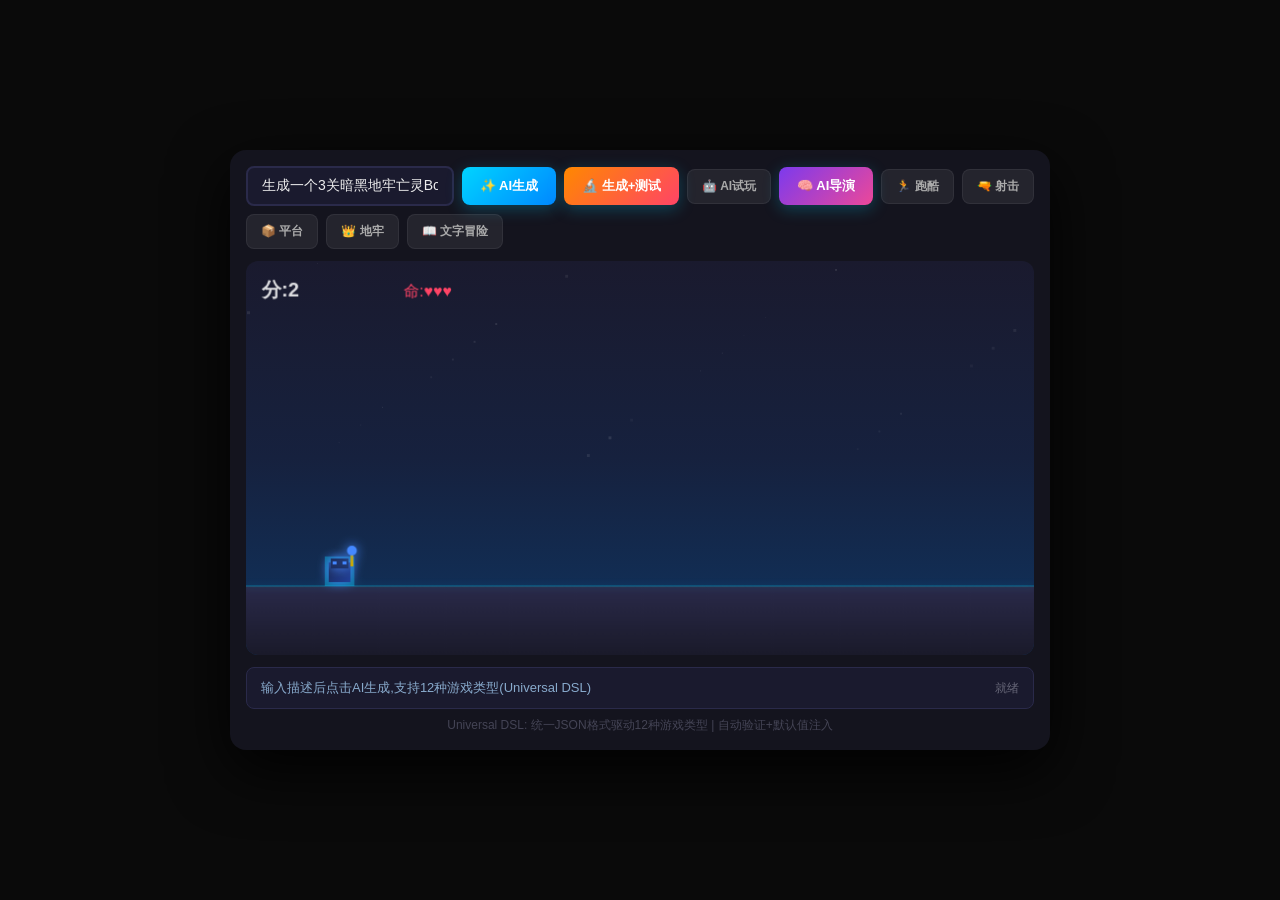
==== index.html @ 638cff9b "v9.2: AI Game Director + 目录重构" ====
<!DOCTYPE html><html lang="zh"><head><meta charset="UTF-8"><meta name="viewport" content="width=device-width,initial-scale=1.0"><meta http-equiv="Cache-Control" content="no-cache, no-store, must-revalidate"><meta http-equiv="Pragma" content="no-cache"><meta http-equiv="Expires" content="0"><title>AI游戏引擎 v9.1 — Universal DSL</title><link rel="stylesheet" href="styles.css"></head><body><div id="container"><div id="chargeBar"><div id="chargeFill"></div></div><div id="ui"><input id="prompt" placeholder="描述你想玩的游戏..." value="生成一个3关暗黑地牢亡灵Boss"/><button class="btn btn-primary" onclick="generateGame()">✨ AI生成</button><button class="btn btn-primary" style="background:linear-gradient(135deg,#ff8800,#ff4466)" onclick="generateAndTest()">🔬 生成+测试</button><button class="btn btn-preset" onclick="runAITest()">🤖 AI试玩</button>
<button class="btn btn-primary" style="background:linear-gradient(135deg,#7c3aed,#ec4899)" onclick="generateWithDirector()">🧠 AI导演</button>
<button class="btn btn-preset" onclick="loadPreset('runner')">🏃 跑酷</button><button class="btn btn-preset" onclick="loadPreset('shooter')">🔫 射击</button><button class="btn btn-preset" onclick="loadPreset('platform')">📦 平台</button><button class="btn btn-preset" onclick="loadPreset('dungeon')">👑 地牢</button><button class="btn btn-preset" onclick="loadPreset('story')">📖 文字冒险</button></div><canvas id="game" width="800" height="400"></canvas><div id="statusBar"><span id="statusMsg">输入描述后点击AI生成,支持12种游戏类型(Universal DSL)</span><span id="statusStats">v9.1 通用DSL</span></div><div id="hint">Universal DSL: 统一JSON格式驱动12种游戏类型 | 自动验证+默认值注入</div></div><script src="core/dsl/Config.js"></script><script src="core/engine/GameStandard.js"></script><script src="core/engine/GameState.js"></script><script src="core/runtime/helpers.js"></script><script src="core/runtime/Collision.js"></script><script src="core/runtime/Enemy.js"></script><script src="core/runtime/Powerup.js"></script><script src="core/runtime/Particle.js"></script><script src="core/runtime/Player.js"></script><script src="core/runtime/Physics.js"></script><script src="core/runtime/Spawner.js"></script><script src="core/runtime/Input.js"></script><script src="core/runtime/Renderer.js"></script><script src="core/dsl/Rules.js"></script><script src="core/dsl/PhaseManager.js"></script><script src="core/dsl/SkillEngine.js"></script><script src="core/dsl/LevelManager.js"></script><script src="core/dsl/MapSystem.js"></script><script src="core/dsl/AssetSystem.js"></script><script src="core/dsl/BossSystem.js"></script><script src="core/dsl/SkillSystem.js?v=4"></script><script src="core/dsl/DSLBinder.js?v=6"></script><script src="core/dsl/PluginSelector.js"></script><script src="ai/tester/PlayTestSystem.js"></script><script src="ai/tester/BugDetector.js"></script><script src="plugins/runner/RunnerPlugin.js"></script><script src="plugins/shooter/ShooterPlugin.js"></script><script src="plugins/rpg/PlatformPlugin.js"></script><script src="plugins/rpg/DungeonPlugin.js?v=2"></script><script src="ai/generator/AIGenerator.js"></script><script src="ai/director/GameDirector.js"></script><script src="core/engine/Engine.js"></script><script src="plugins/story/StoryPlugin.js?v=14"></script><script src="main.js"></script></body></html>
---- styles.css ----
*{margin:0;padding:0;box-sizing:border-box}body{background:#0a0a0a;color:#eee;font-family:sans-serif;min-height:100vh;display:flex;justify-content:center;align-items:center}#container{position:relative;width:820px;background:#14141e;border-radius:16px;padding:16px;box-shadow:0 20px 60px rgba(0,0,0,.9)}canvas{display:block;width:100%;aspect-ratio:800/400;border-radius:12px;background:linear-gradient(180deg,#1a1a2e 0,#16213e 50%,#0f3460 100%);cursor:pointer;touch-action:none}#ui{display:flex;gap:8px;align-items:center;flex-wrap:wrap;margin-bottom:12px}#prompt{flex:1;min-width:160px;padding:10px 14px;border-radius:8px;border:2px solid #2a2a4a;background:#1a1a2e;color:#eee;font-size:14px;transition:border .3s}#prompt:focus{outline:0;border-color:#00d4ff}#prompt::placeholder{color:#666}.btn{padding:10px 18px;border:none;border-radius:8px;font-weight:600;font-size:13px;cursor:pointer;transition:all .25s}.btn-primary{background:linear-gradient(135deg,#00d4ff,#0088ff);color:#fff;box-shadow:0 4px 16px rgba(0,212,255,.25)}.btn-primary:hover{transform:translateY(-2px)}.btn-preset{background:rgba(255,255,255,.07);color:#aaa;padding:8px 14px;font-size:12px;border:1px solid rgba(255,255,255,.06)}.btn-preset:hover{background:rgba(255,255,255,.15);color:#fff}#statusBar{display:flex;justify-content:space-between;align-items:center;margin-top:12px;padding:8px 14px;border-radius:8px;background:#1a1a2e;border:1px solid #2a2a4a;font-size:13px;min-height:42px}#statusMsg{color:#88aacc}#statusMsg.error{color:#ff4466}#statusMsg.success{color:#44ff88}#statusStats{color:#667;font-size:12px;font-family:monospace}#hint{margin-top:8px;color:#445;font-size:12px;text-align:center}#chargeBar{position:absolute;bottom:130px;left:50%;transform:translateX(-50%);width:200px;height:8px;background:rgba(255,255,255,.1);border-radius:4px;z-index:10;display:none;overflow:hidden;border:1px solid rgba(255,255,255,.15)}#chargeFill{height:100%;width:0%;background:linear-gradient(90deg,#00ff88,#ffdd00,#ff4444);border-radius:4px;transition:width .05s}@media(max-width:850px){#container{width:100%;padding:10px;border-radius:0}#ui{flex-direction:column;align-items:stretch}.btn-preset{flex:1;text-align:center}#statusBar{flex-direction:column;gap:4px;align-items:flex-start}}
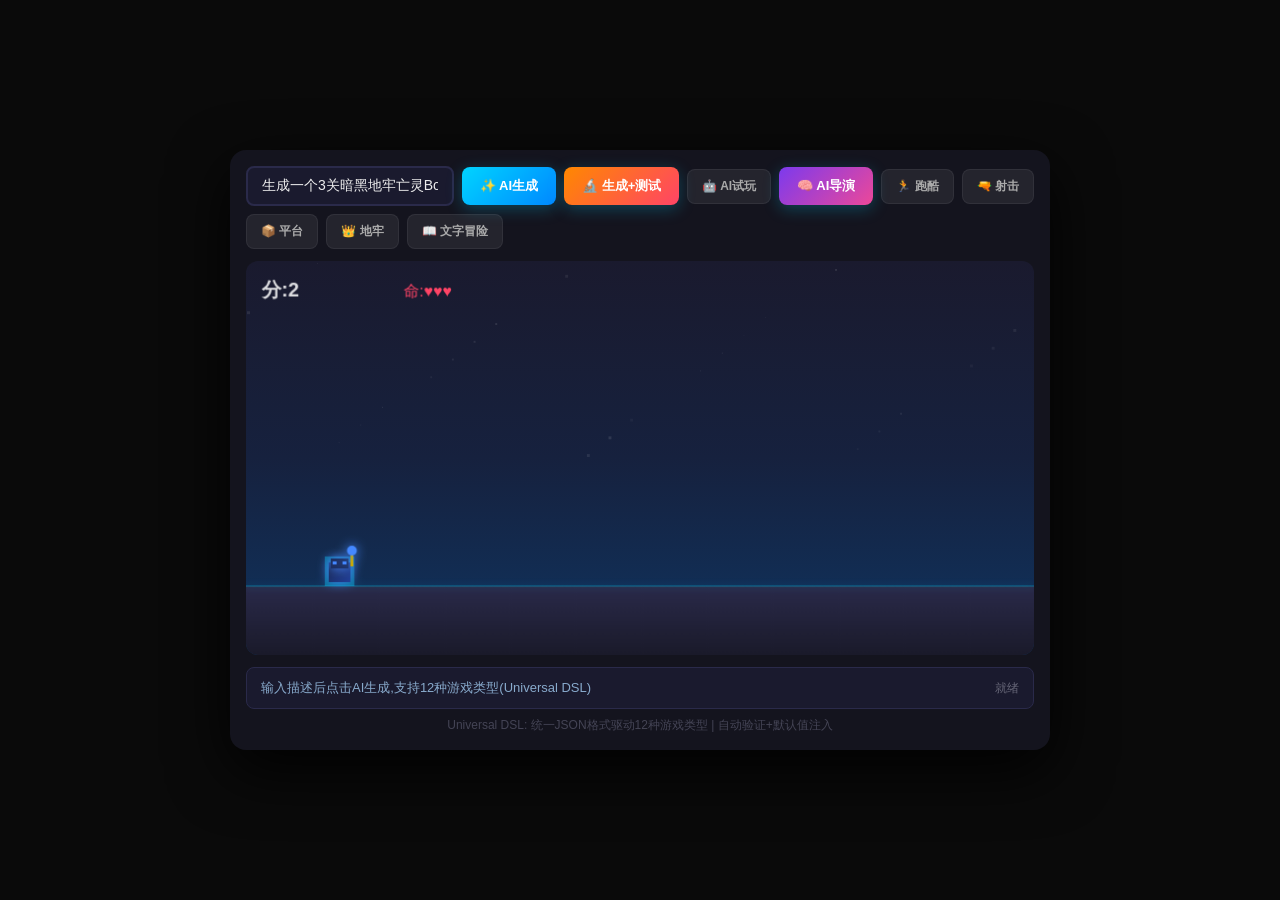
==== commit 78a7ac3b: "v9.3: AI自主发现问题系统 — 试玩Agent + 观察器 + 异常检测 + Bug分析 + 自动修复 + 强化学习" ====
--- a/index.html
+++ b/index.html
@@ -1,3 +1,3 @@
 <!DOCTYPE html><html lang="zh"><head><meta charset="UTF-8"><meta name="viewport" content="width=device-width,initial-scale=1.0"><meta http-equiv="Cache-Control" content="no-cache, no-store, must-revalidate"><meta http-equiv="Pragma" content="no-cache"><meta http-equiv="Expires" content="0"><title>AI游戏引擎 v9.1 — Universal DSL</title><link rel="stylesheet" href="styles.css"></head><body><div id="container"><div id="chargeBar"><div id="chargeFill"></div></div><div id="ui"><input id="prompt" placeholder="描述你想玩的游戏..." value="生成一个3关暗黑地牢亡灵Boss"/><button class="btn btn-primary" onclick="generateGame()">✨ AI生成</button><button class="btn btn-primary" style="background:linear-gradient(135deg,#ff8800,#ff4466)" onclick="generateAndTest()">🔬 生成+测试</button><button class="btn btn-preset" onclick="runAITest()">🤖 AI试玩</button>
 <button class="btn btn-primary" style="background:linear-gradient(135deg,#7c3aed,#ec4899)" onclick="generateWithDirector()">🧠 AI导演</button>
-<button class="btn btn-preset" onclick="loadPreset('runner')">🏃 跑酷</button><button class="btn btn-preset" onclick="loadPreset('shooter')">🔫 射击</button><button class="btn btn-preset" onclick="loadPreset('platform')">📦 平台</button><button class="btn btn-preset" onclick="loadPreset('dungeon')">👑 地牢</button><button class="btn btn-preset" onclick="loadPreset('story')">📖 文字冒险</button></div><canvas id="game" width="800" height="400"></canvas><div id="statusBar"><span id="statusMsg">输入描述后点击AI生成,支持12种游戏类型(Universal DSL)</span><span id="statusStats">v9.1 通用DSL</span></div><div id="hint">Universal DSL: 统一JSON格式驱动12种游戏类型 | 自动验证+默认值注入</div></div><script src="core/dsl/Config.js"></script><script src="core/engine/GameStandard.js"></script><script src="core/engine/GameState.js"></script><script src="core/runtime/helpers.js"></script><script src="core/runtime/Collision.js"></script><script src="core/runtime/Enemy.js"></script><script src="core/runtime/Powerup.js"></script><script src="core/runtime/Particle.js"></script><script src="core/runtime/Player.js"></script><script src="core/runtime/Physics.js"></script><script src="core/runtime/Spawner.js"></script><script src="core/runtime/Input.js"></script><script src="core/runtime/Renderer.js"></script><script src="core/dsl/Rules.js"></script><script src="core/dsl/PhaseManager.js"></script><script src="core/dsl/SkillEngine.js"></script><script src="core/dsl/LevelManager.js"></script><script src="core/dsl/MapSystem.js"></script><script src="core/dsl/AssetSystem.js"></script><script src="core/dsl/BossSystem.js"></script><script src="core/dsl/SkillSystem.js?v=4"></script><script src="core/dsl/DSLBinder.js?v=6"></script><script src="core/dsl/PluginSelector.js"></script><script src="ai/tester/PlayTestSystem.js"></script><script src="ai/tester/BugDetector.js"></script><script src="plugins/runner/RunnerPlugin.js"></script><script src="plugins/shooter/ShooterPlugin.js"></script><script src="plugins/rpg/PlatformPlugin.js"></script><script src="plugins/rpg/DungeonPlugin.js?v=2"></script><script src="ai/generator/AIGenerator.js"></script><script src="ai/director/GameDirector.js"></script><script src="core/engine/Engine.js"></script><script src="plugins/story/StoryPlugin.js?v=14"></script><script src="main.js"></script></body></html>
+<button class="btn btn-preset" onclick="loadPreset('runner')">🏃 跑酷</button><button class="btn btn-preset" onclick="loadPreset('shooter')">🔫 射击</button><button class="btn btn-preset" onclick="loadPreset('platform')">📦 平台</button><button class="btn btn-preset" onclick="loadPreset('dungeon')">👑 地牢</button><button class="btn btn-preset" onclick="loadPreset('story')">📖 文字冒险</button></div><canvas id="game" width="800" height="400"></canvas><div id="statusBar"><span id="statusMsg">输入描述后点击AI生成,支持12种游戏类型(Universal DSL)</span><span id="statusStats">v9.1 通用DSL</span></div><div id="hint">Universal DSL: 统一JSON格式驱动12种游戏类型 | 自动验证+默认值注入</div></div><script src="core/dsl/Config.js"></script><script src="core/engine/GameStandard.js"></script><script src="core/engine/GameState.js"></script><script src="core/runtime/helpers.js"></script><script src="core/runtime/Collision.js"></script><script src="core/runtime/Enemy.js"></script><script src="core/runtime/Powerup.js"></script><script src="core/runtime/Particle.js"></script><script src="core/runtime/Player.js"></script><script src="core/runtime/Physics.js"></script><script src="core/runtime/Spawner.js"></script><script src="core/runtime/Input.js"></script><script src="core/runtime/Renderer.js"></script><script src="core/dsl/Rules.js"></script><script src="core/dsl/PhaseManager.js"></script><script src="core/dsl/SkillEngine.js"></script><script src="core/dsl/LevelManager.js"></script><script src="core/dsl/MapSystem.js"></script><script src="core/dsl/AssetSystem.js"></script><script src="core/dsl/BossSystem.js"></script><script src="core/dsl/SkillSystem.js?v=4"></script><script src="core/dsl/DSLBinder.js?v=6"></script><script src="core/dsl/PluginSelector.js"></script><script src="ai/tester/PlayTestSystem.js"></script><script src="ai/tester/BugDetector.js"></script><script src="ai/tester/agent.js"></script><script src="ai/tester/observer.js"></script><script src="ai/tester/anomaly.js"></script><script src="ai/tester/debugger.js"></script><script src="ai/tester/fixer.js"></script><script src="ai/tester/trainer.js"></script><script src="plugins/runner/RunnerPlugin.js"></script><script src="plugins/shooter/ShooterPlugin.js"></script><script src="plugins/rpg/PlatformPlugin.js"></script><script src="plugins/rpg/DungeonPlugin.js?v=2"></script><script src="ai/generator/AIGenerator.js"></script><script src="ai/director/GameDirector.js"></script><script src="core/engine/Engine.js"></script><script src="plugins/story/StoryPlugin.js?v=14"></script><script src="main.js"></script></body></html>
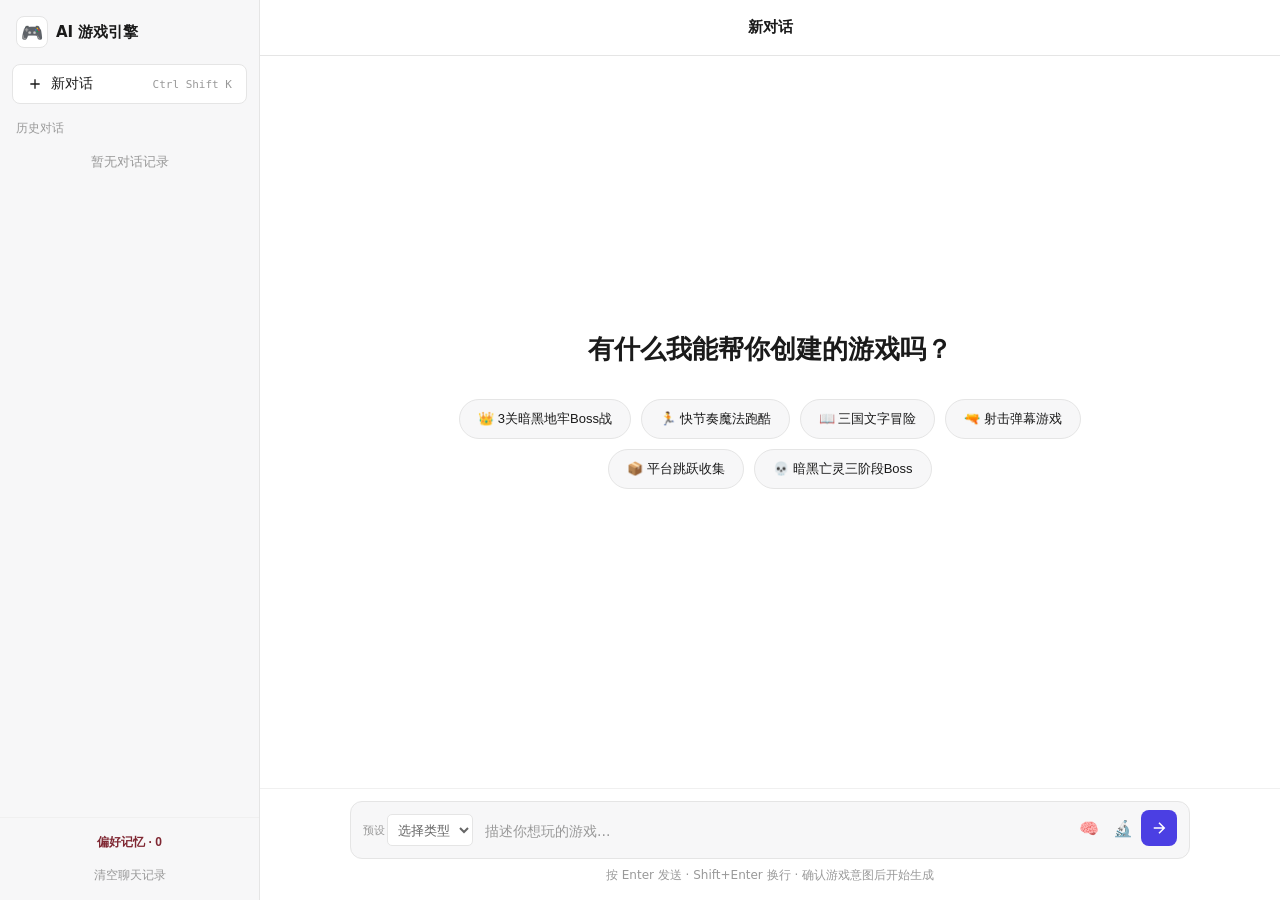
==== commit 94a58a76: "Initial project import" ====
--- a/index.html
+++ b/index.html
@@ -1,3 +1,4 @@
 <!DOCTYPE html><html lang="zh"><head><meta charset="UTF-8"><meta name="viewport" content="width=device-width,initial-scale=1.0"><meta http-equiv="Cache-Control" content="no-cache, no-store, must-revalidate"><meta http-equiv="Pragma" content="no-cache"><meta http-equiv="Expires" content="0"><title>AI游戏引擎 v9.1 — Universal DSL</title><link rel="stylesheet" href="styles.css"></head><body><div id="container"><div id="chargeBar"><div id="chargeFill"></div></div><div id="ui"><input id="prompt" placeholder="描述你想玩的游戏..." value="生成一个3关暗黑地牢亡灵Boss"/><button class="btn btn-primary" onclick="generateGame()">✨ AI生成</button><button class="btn btn-primary" style="background:linear-gradient(135deg,#ff8800,#ff4466)" onclick="generateAndTest()">🔬 生成+测试</button><button class="btn btn-preset" onclick="runAITest()">🤖 AI试玩</button>
+<script>window.location.replace('AI-ENGINE启动.html');</script>
 <button class="btn btn-primary" style="background:linear-gradient(135deg,#7c3aed,#ec4899)" onclick="generateWithDirector()">🧠 AI导演</button>
 <button class="btn btn-preset" onclick="loadPreset('runner')">🏃 跑酷</button><button class="btn btn-preset" onclick="loadPreset('shooter')">🔫 射击</button><button class="btn btn-preset" onclick="loadPreset('platform')">📦 平台</button><button class="btn btn-preset" onclick="loadPreset('dungeon')">👑 地牢</button><button class="btn btn-preset" onclick="loadPreset('story')">📖 文字冒险</button></div><canvas id="game" width="800" height="400"></canvas><div id="statusBar"><span id="statusMsg">输入描述后点击AI生成,支持12种游戏类型(Universal DSL)</span><span id="statusStats">v9.1 通用DSL</span></div><div id="hint">Universal DSL: 统一JSON格式驱动12种游戏类型 | 自动验证+默认值注入</div></div><script src="core/dsl/Config.js"></script><script src="core/engine/GameStandard.js"></script><script src="core/engine/GameState.js"></script><script src="core/runtime/helpers.js"></script><script src="core/runtime/Collision.js"></script><script src="core/runtime/Enemy.js"></script><script src="core/runtime/Powerup.js"></script><script src="core/runtime/Particle.js"></script><script src="core/runtime/Player.js"></script><script src="core/runtime/Physics.js"></script><script src="core/runtime/Spawner.js"></script><script src="core/runtime/Input.js"></script><script src="core/runtime/Renderer.js"></script><script src="core/dsl/Rules.js"></script><script src="core/dsl/PhaseManager.js"></script><script src="core/dsl/SkillEngine.js"></script><script src="core/dsl/LevelManager.js"></script><script src="core/dsl/MapSystem.js"></script><script src="core/dsl/AssetSystem.js"></script><script src="core/dsl/BossSystem.js"></script><script src="core/dsl/SkillSystem.js?v=4"></script><script src="core/dsl/DSLBinder.js?v=6"></script><script src="core/dsl/PluginSelector.js"></script><script src="ai/tester/PlayTestSystem.js"></script><script src="ai/tester/BugDetector.js"></script><script src="ai/tester/agent.js"></script><script src="ai/tester/observer.js"></script><script src="ai/tester/anomaly.js"></script><script src="ai/tester/debugger.js"></script><script src="ai/tester/fixer.js"></script><script src="ai/tester/trainer.js"></script><script src="plugins/runner/RunnerPlugin.js"></script><script src="plugins/shooter/ShooterPlugin.js"></script><script src="plugins/rpg/PlatformPlugin.js"></script><script src="plugins/rpg/DungeonPlugin.js?v=2"></script><script src="ai/generator/AIGenerator.js"></script><script src="ai/director/GameDirector.js"></script><script src="core/engine/Engine.js"></script><script src="plugins/story/StoryPlugin.js?v=14"></script><script src="main.js"></script></body></html>
--- a/styles.css
+++ b/styles.css
@@ -1 +1,504 @@
-*{margin:0;padding:0;box-sizing:border-box}body{background:#0a0a0a;color:#eee;font-family:sans-serif;min-height:100vh;display:flex;justify-content:center;align-items:center}#container{position:relative;width:820px;background:#14141e;border-radius:16px;padding:16px;box-shadow:0 20px 60px rgba(0,0,0,.9)}canvas{display:block;width:100%;aspect-ratio:800/400;border-radius:12px;background:linear-gradient(180deg,#1a1a2e 0,#16213e 50%,#0f3460 100%);cursor:pointer;touch-action:none}#ui{display:flex;gap:8px;align-items:center;flex-wrap:wrap;margin-bottom:12px}#prompt{flex:1;min-width:160px;padding:10px 14px;border-radius:8px;border:2px solid #2a2a4a;background:#1a1a2e;color:#eee;font-size:14px;transition:border .3s}#prompt:focus{outline:0;border-color:#00d4ff}#prompt::placeholder{color:#666}.btn{padding:10px 18px;border:none;border-radius:8px;font-weight:600;font-size:13px;cursor:pointer;transition:all .25s}.btn-primary{background:linear-gradient(135deg,#00d4ff,#0088ff);color:#fff;box-shadow:0 4px 16px rgba(0,212,255,.25)}.btn-primary:hover{transform:translateY(-2px)}.btn-preset{background:rgba(255,255,255,.07);color:#aaa;padding:8px 14px;font-size:12px;border:1px solid rgba(255,255,255,.06)}.btn-preset:hover{background:rgba(255,255,255,.15);color:#fff}#statusBar{display:flex;justify-content:space-between;align-items:center;margin-top:12px;padding:8px 14px;border-radius:8px;background:#1a1a2e;border:1px solid #2a2a4a;font-size:13px;min-height:42px}#statusMsg{color:#88aacc}#statusMsg.error{color:#ff4466}#statusMsg.success{color:#44ff88}#statusStats{color:#667;font-size:12px;font-family:monospace}#hint{margin-top:8px;color:#445;font-size:12px;text-align:center}#chargeBar{position:absolute;bottom:130px;left:50%;transform:translateX(-50%);width:200px;height:8px;background:rgba(255,255,255,.1);border-radius:4px;z-index:10;display:none;overflow:hidden;border:1px solid rgba(255,255,255,.15)}#chargeFill{height:100%;width:0%;background:linear-gradient(90deg,#00ff88,#ffdd00,#ff4444);border-radius:4px;transition:width .05s}@media(max-width:850px){#container{width:100%;padding:10px;border-radius:0}#ui{flex-direction:column;align-items:stretch}.btn-preset{flex:1;text-align:center}#statusBar{flex-direction:column;gap:4px;align-items:flex-start}}
+/* ═══════════════════════════════════════
+   AI 游戏引擎 — AI 网页统一风格聊天 UI
+   ═══════════════════════════════════════ */
+
+*{margin:0;padding:0;box-sizing:border-box}
+html,body{height:100%}
+
+:root{
+  --bg:#ffffff;
+  --sidebar-bg:#f7f7f8;
+  --chat-bg:#ffffff;
+  --input-bg:#f7f7f8;
+  --border:#e5e5e5;
+  --border-light:#f0f0f0;
+  --text:#1a1a1a;
+  --text-muted:#666;
+  --text-light:#999;
+  --accent:#4b3fe3;
+  --accent-soft:#f2f7ff;
+  --radius:12px;
+  --radius-sm:8px;
+  --radius-pill:999px;
+  --sidebar-w:260px;
+  --topbar-h:56px;
+}
+
+body{
+  font-family:"PingFang SC","Microsoft YaHei",system-ui,-apple-system,"Segoe UI",Roboto,sans-serif;
+  background:var(--bg);
+  color:var(--text);
+  display:flex;
+  height:100vh;
+  overflow:hidden;
+  font-size:14px;
+}
+
+/* ════ 侧边栏 ════ */
+#sidebar{
+  width:var(--sidebar-w);
+  min-width:var(--sidebar-w);
+  background:var(--sidebar-bg);
+  border-right:1px solid var(--border);
+  display:flex;
+  flex-direction:column;
+  height:100vh;
+}
+
+.sidebar-header{
+  padding:16px 16px 8px;
+}
+.brand{display:flex;align-items:center;gap:8px}
+.brand-icon{
+  width:32px;height:32px;
+  display:flex;align-items:center;justify-content:center;
+  font-size:18px;
+  background:var(--bg);border-radius:var(--radius-sm);
+  border:1px solid var(--border);
+}
+.brand-name{font-size:15px;font-weight:600;color:var(--text)}
+
+.btn-new-chat{
+  margin:8px 12px;
+  padding:10px 14px;
+  border:1px solid var(--border);
+  background:var(--bg);
+  border-radius:var(--radius-sm);
+  display:flex;align-items:center;gap:8px;
+  cursor:pointer;font-size:14px;color:var(--text);
+  transition:all .15s;
+  width:calc(100% - 24px);
+}
+.btn-new-chat:hover{border-color:var(--accent);color:var(--accent)}
+.btn-new-chat svg{flex-shrink:0}
+.btn-new-chat span{flex:1;text-align:left}
+.btn-new-chat kbd{
+  font-size:11px;color:var(--text-light);
+  background:transparent;border:none;
+}
+
+.sidebar-section{flex:1;overflow-y:auto;padding:0 8px}
+.sidebar-label{
+  font-size:12px;color:var(--text-light);
+  padding:8px 8px 4px;
+}
+
+.history-list{display:flex;flex-direction:column;gap:2px}
+.history-item{
+  padding:10px 12px;
+  border-radius:var(--radius-sm);
+  cursor:pointer;
+  font-size:13px;color:var(--text-muted);
+  white-space:nowrap;overflow:hidden;text-overflow:ellipsis;
+  transition:all .15s;
+  display:flex;align-items:center;gap:8px;
+  position:relative;
+}
+.history-item:hover{background:var(--border-light);color:var(--text)}
+.history-item.active{background:var(--accent-soft);color:var(--accent)}
+.history-item .h-icon{flex-shrink:0;font-size:14px}
+.history-item .h-text{flex:1;overflow:hidden;text-overflow:ellipsis}
+.history-item .h-del{
+  display:none;width:20px;height:20px;
+  align-items:center;justify-content:center;
+  border-radius:4px;font-size:14px;color:var(--text-light);
+}
+.history-item:hover .h-del{display:flex}
+.history-item .h-del:hover{background:var(--border);color:var(--text)}
+.history-empty{
+  padding:12px 8px;font-size:13px;color:var(--text-light);text-align:center;
+}
+
+.sidebar-footer{padding:8px 12px;border-top:1px solid var(--border-light)}
+.sidebar-footer-btn{
+  width:100%;padding:8px;border:none;
+  background:transparent;border-radius:var(--radius-sm);
+  font-size:12px;color:var(--text-light);cursor:pointer;
+}
+.sidebar-footer-btn:hover{background:var(--border-light);color:var(--text)}
+.sidebar-memory-btn{color:#7f2732;font-weight:600}
+
+.memory-dialog{
+  width:min(560px,calc(100vw - 32px));max-height:min(680px,calc(100vh - 48px));
+  margin:auto;padding:0;border:1px solid #d7d9df;border-radius:8px;
+  background:#fff;color:var(--text);box-shadow:0 18px 60px rgba(0,0,0,.18);
+}
+.memory-dialog::backdrop{background:rgba(20,20,24,.38)}
+.memory-dialog-header{display:flex;align-items:flex-start;justify-content:space-between;gap:20px;padding:20px;border-bottom:1px solid var(--border)}
+.memory-dialog-header h2{font-size:17px;line-height:1.4}
+.memory-dialog-header p{margin-top:4px;font-size:12px;color:var(--text-muted)}
+.memory-close{width:32px;height:32px;border:1px solid var(--border);border-radius:6px;background:#fff;font-size:20px;cursor:pointer}
+.memory-list{max-height:480px;overflow-y:auto}
+.memory-item{position:relative;display:grid;grid-template-columns:minmax(0,1fr) auto;gap:6px 16px;padding:14px 52px 14px 20px;border-bottom:1px solid var(--border-light)}
+.memory-item-main{display:flex;align-items:center;gap:10px;min-width:0}
+.memory-category{font-size:12px;color:var(--text-muted);min-width:64px}
+.memory-value{font-size:14px;font-weight:600;overflow:hidden;text-overflow:ellipsis;white-space:nowrap}
+.memory-meta{grid-column:1 / -1;font-size:11px;color:var(--text-light)}
+.memory-remove{position:absolute;right:16px;top:50%;transform:translateY(-50%);width:28px;height:28px;border:none;border-radius:4px;background:transparent;color:var(--text-light);font-size:18px;cursor:pointer}
+.memory-remove:hover{background:#fff1f2;color:#a52535}
+.memory-empty{padding:48px 20px;text-align:center;color:var(--text-light);font-size:13px}
+.memory-dialog-actions{display:flex;justify-content:flex-end;padding:14px 20px;border-top:1px solid var(--border)}
+.memory-clear{height:34px;padding:0 12px;border:1px solid #e6b9bf;border-radius:6px;background:#fff;color:#a52535;cursor:pointer}
+
+/* ════ 主区域 ════ */
+#main{
+  flex:1;display:flex;flex-direction:column;
+  height:100vh;min-width:0;
+}
+
+.topbar{
+  height:var(--topbar-h);min-height:var(--topbar-h);
+  border-bottom:1px solid var(--border);
+  display:flex;align-items:center;justify-content:center;
+  padding:0 24px;
+}
+.topbar-title{font-size:15px;font-weight:600}
+
+.chat-area{
+  flex:1;overflow-y:auto;
+  display:flex;flex-direction:column;
+}
+
+/* 欢迎页 */
+.welcome{
+  flex:1;display:flex;flex-direction:column;
+  align-items:center;justify-content:center;
+  padding:40px 24px;gap:32px;
+}
+.hero-text{
+  font-size:26px;font-weight:700;color:var(--text);
+  text-align:center;
+}
+.suggestion-chips{
+  display:flex;flex-wrap:wrap;gap:10px;
+  justify-content:center;max-width:680px;
+}
+.chip{
+  padding:10px 18px;
+  background:var(--input-bg);
+  border:1px solid var(--border);
+  border-radius:var(--radius-pill);
+  font-size:13px;color:var(--text);
+  cursor:pointer;transition:all .15s;
+  white-space:nowrap;
+}
+.chip:hover{
+  background:var(--accent-soft);border-color:var(--accent);
+  color:var(--accent);
+}
+
+/* 聊天消息 */
+.messages{max-width:840px;margin:0 auto;width:100%;padding:0 24px 24px;order:1}
+
+.consultant-panel{
+  order:2;
+  width:calc(100% - 48px);max-width:792px;
+  margin:20px auto 24px;padding:18px 20px;
+  border:1px solid #d9dce6;border-left:4px solid #cf3f4f;
+  border-radius:8px;background:#fff;
+}
+.consultant-header{display:flex;align-items:center;justify-content:space-between;gap:16px;margin-bottom:14px}
+.consultant-title{font-size:14px;font-weight:700;color:var(--text)}
+.consultant-status{font-size:12px;color:#8a3340;background:#fff1f2;padding:4px 8px;border-radius:4px}
+.consultant-question{font-size:16px;font-weight:600;line-height:1.5;margin-bottom:14px}
+.consultant-options{display:grid;grid-template-columns:repeat(2,minmax(0,1fr));gap:8px}
+.consultant-choice{
+  min-height:40px;padding:9px 12px;text-align:left;
+  border:1px solid var(--border);border-radius:6px;background:#fafafa;
+  color:var(--text);font-size:13px;cursor:pointer;
+}
+.consultant-choice:hover{border-color:#cf3f4f;background:#fff6f7;color:#8a2230}
+.consultant-memory{align-items:center;justify-content:space-between;gap:12px;margin-top:12px;padding:10px 12px;border-left:3px solid #22795b;background:#f3fbf7;color:#245b48;font-size:12px;line-height:1.5}
+.consultant-memory span{min-width:0}
+.consultant-memory button{flex-shrink:0;height:30px;padding:0 10px;border:1px solid #7bb79f;border-radius:5px;background:#fff;color:#185b43;font-size:12px;cursor:pointer}
+.consultant-intent{margin-top:14px;padding-top:12px;border-top:1px solid var(--border-light);font-size:12px;color:var(--text-muted);line-height:1.6}
+.consultant-actions{display:flex;justify-content:flex-end;gap:8px;margin-top:14px}
+.consultant-skip,.consultant-confirm{height:36px;padding:0 14px;border-radius:6px;font-size:13px;cursor:pointer}
+.consultant-skip{border:1px solid var(--border);background:#fff;color:var(--text-muted)}
+.consultant-confirm{border:1px solid #222;background:#222;color:#fff}
+.consultant-confirm:disabled{opacity:.4;cursor:not-allowed}
+
+.research-panel{order:2;width:calc(100% - 48px);max-width:792px;margin:0 auto 24px;padding:16px 20px;border:1px solid #cbd8d2;border-left:4px solid #237a5c;border-radius:8px;background:#fff}
+.research-header{display:flex;justify-content:space-between;gap:12px;font-size:14px;font-weight:700}
+.research-header span:last-child{font-size:12px;font-weight:500;color:#237a5c}
+.research-web-status{margin-top:8px;color:#49645a;font-size:12px;line-height:1.5}
+.research-queries{display:flex;flex-wrap:wrap;gap:6px;margin-top:12px}
+.research-query{padding:5px 8px;border:1px solid #d6e7df;border-radius:4px;background:#f5fbf8;color:#285b48;font-size:11px}
+.research-documents{margin-top:12px;border-top:1px solid var(--border-light)}
+.research-document{display:grid;grid-template-columns:minmax(0,1fr) auto;gap:4px 14px;padding:10px 0;border-bottom:1px solid var(--border-light)}
+.research-document-title{font-size:13px;font-weight:600}
+.research-document-score{font-size:11px;color:#237a5c}
+.research-document-type{grid-column:1 / -1;font-size:11px;color:var(--text-light)}
+.research-document-source{grid-column:1 / -1;width:max-content;color:#1769aa;font-size:11px;text-decoration:none}
+.research-document-source:hover{text-decoration:underline}
+.research-limits{margin-top:10px;padding:9px 10px;background:#fff7ed;border-left:3px solid #d97706;color:#824c14;font-size:12px;line-height:1.55}
+.experience-save{margin-top:12px;margin-left:8px;height:34px;padding:0 12px;border:1px solid #77a995;border-radius:6px;background:#fff;color:#25624a;font-size:12px;cursor:pointer}
+.experience-save:disabled{opacity:.55;cursor:default}
+
+.msg{
+  display:flex;gap:12px;margin-bottom:24px;
+}
+.msg-avatar{
+  width:36px;height:36px;min-width:36px;
+  border-radius:var(--radius-sm);
+  display:flex;align-items:center;justify-content:center;
+  font-size:18px;flex-shrink:0;
+}
+.msg-user .msg-avatar{background:#e8eaff}
+.msg-ai .msg-avatar{background:var(--accent);color:#fff;font-size:16px}
+.msg-body{
+  flex:1;min-width:0;
+  padding-top:4px;
+}
+.msg-role{
+  font-size:13px;font-weight:600;color:var(--text);
+  margin-bottom:4px;
+}
+.msg-text{
+  font-size:14px;line-height:1.7;color:var(--text);
+  word-break:break-word;
+}
+.msg-status{
+  font-size:12px;color:var(--text-light);
+  margin-top:4px;
+}
+.msg-error{color:#e8463a}
+.msg-success{color:#1dc981}
+
+/* 游戏卡片 */
+.game-card{
+  border:1px solid var(--border);
+  border-radius:var(--radius);
+  padding:16px;margin-top:8px;
+  background:var(--input-bg);
+}
+.game-card-title{
+  font-size:14px;font-weight:600;margin-bottom:8px;
+  display:flex;align-items:center;gap:8px;
+}
+.game-card-info{
+  font-size:13px;color:var(--text-muted);
+  line-height:1.6;
+}
+.game-card-info span{margin-right:12px}
+.game-card-btn{
+  margin-top:12px;padding:8px 16px;
+  background:var(--accent);color:#fff;
+  border:none;border-radius:var(--radius-sm);
+  font-size:13px;font-weight:500;cursor:pointer;
+  transition:all .15s;display:inline-flex;align-items:center;gap:6px;
+  text-decoration:none;display:inline-block;
+}
+.game-card-btn:hover{opacity:.85;color:#fff}
+
+/* 加载动画 */
+.msg-loading{display:flex;gap:4px;padding:8px 0}
+.msg-loading span{
+  width:8px;height:8px;border-radius:50%;
+  background:var(--text-light);
+  animation:bounce 1.4s infinite ease-in-out both;
+}
+.msg-loading span:nth-child(1){animation-delay:-.32s}
+.msg-loading span:nth-child(2){animation-delay:-.16s}
+@keyframes bounce{0%,80%,100%{transform:scale(0)}40%{transform:scale(1)}}
+
+/* ════ 底部输入栏 ════ */
+.input-bar{
+  padding:12px 24px 16px;
+  background:var(--bg);
+  border-top:1px solid var(--border-light);
+}
+.input-container{
+  max-width:840px;margin:0 auto;
+  border:1px solid var(--border);
+  border-radius:var(--radius);
+  background:var(--input-bg);
+  display:flex;align-items:flex-end;gap:8px;
+  padding:8px 12px;
+  transition:border-color .15s;
+}
+.input-container:focus-within{border-color:var(--accent)}
+
+.input-tools-left{
+  display:flex;gap:2px;align-items:center;padding-bottom:4px;
+}
+.preset-label{font-size:11px;color:var(--text-light);white-space:nowrap}
+.preset-select{height:32px;max-width:96px;padding:0 6px;border:1px solid var(--border);border-radius:5px;background:#fff;color:var(--text-muted);font:12px inherit;outline:none}
+.preset-select:focus{border-color:var(--accent)}
+.input-tools-right{
+  display:flex;gap:2px;align-items:center;padding-bottom:4px;
+}
+
+.tool-btn{
+  width:32px;height:32px;
+  border:none;background:transparent;
+  border-radius:var(--radius-sm);
+  cursor:pointer;font-size:16px;
+  display:flex;align-items:center;justify-content:center;
+  transition:all .15s;flex-shrink:0;
+}
+.tool-btn:hover{background:var(--border-light)}
+.tool-btn .tool-label{display:none}
+.tool-director:hover{background:#f3e8ff}
+.tool-test:hover{background:#fff4e6}
+
+.chat-input{
+  flex:1;border:none;background:transparent;
+  resize:none;outline:none;
+  font-size:14px;line-height:1.6;
+  font-family:inherit;color:var(--text);
+  max-height:200px;padding:8px 4px;
+  min-height:24px;
+}
+.chat-input::placeholder{color:var(--text-light)}
+
+.btn-submit{
+  width:36px;height:36px;
+  border:none;background:var(--accent);
+  color:#fff;border-radius:var(--radius-sm);
+  cursor:pointer;
+  display:flex;align-items:center;justify-content:center;
+  transition:all .15s;flex-shrink:0;
+}
+.btn-submit:hover{opacity:.85;transform:scale(1.05)}
+.btn-submit:disabled{background:var(--border);cursor:not-allowed;transform:none}
+
+.input-hint{
+  text-align:center;font-size:12px;
+  color:var(--text-light);margin-top:8px;
+  max-width:840px;margin-left:auto;margin-right:auto;
+}
+
+/* ════ AI测试面板 ════ */
+.test-panel{
+  position:fixed;top:0;left:0;right:0;bottom:0;
+  background:rgba(0,0,0,.7);
+  z-index:500;
+  display:flex;flex-direction:column;
+  align-items:center;justify-content:center;
+  gap:16px;padding:24px;
+}
+.test-panel-header{
+  display:flex;align-items:center;gap:16px;
+  background:var(--bg);border-radius:var(--radius);
+  padding:12px 20px;min-width:360px;
+}
+.test-panel-label{font-size:15px;font-weight:600;color:var(--accent)}
+.test-panel-round{font-size:14px;color:var(--text-muted)}
+.test-panel-progress{
+  width:360px;height:6px;
+  background:rgba(255,255,255,.2);
+  border-radius:3px;overflow:hidden;
+}
+.test-panel-bar{
+  height:100%;background:linear-gradient(90deg,var(--accent),#1dc981);
+  border-radius:3px;transition:width .3s;
+  min-width:0;
+}
+.test-panel-grid{
+  display:grid;grid-template-columns:1fr 1fr;
+  gap:8px;min-width:360px;
+}
+.test-panel-stat{
+  background:var(--bg);border-radius:var(--radius);
+  padding:10px 14px;display:flex;justify-content:space-between;
+  align-items:center;
+}
+.tp-stat-label{font-size:12px;color:var(--text-light)}
+.tp-stat-value{font-size:14px;font-weight:600;color:var(--text)}
+.test-canvas-area{
+  width:800px;height:400px;max-width:90vw;max-height:50vh;
+  border-radius:var(--radius);overflow:hidden;
+  background:#111;border:2px solid var(--border);
+}
+.test-canvas-area canvas{width:100%;height:100%;display:block}
+
+/* ════ 测试报告卡片 ════ */
+.test-report-card{
+  border:1px solid var(--border);
+  border-radius:var(--radius);
+  margin-top:12px;overflow:hidden;
+  background:var(--bg);
+}
+.test-report-header{
+  padding:12px 16px;background:linear-gradient(135deg,#f0e7ff,#e8f4ff);
+  display:flex;align-items:center;justify-content:space-between;
+  cursor:pointer;user-select:none;
+  border-bottom:1px solid var(--border-light);
+}
+.test-report-title{font-size:14px;font-weight:600;color:var(--accent)}
+.test-report-toggle{
+  font-size:12px;color:var(--text-light);
+  transition:transform .2s;
+}
+.test-report-card.collapsed .test-report-body{display:none}
+.test-report-card.collapsed .test-report-toggle{transform:rotate(90deg)}
+.test-report-body{padding:12px 16px}
+
+.test-round{
+  border:1px solid var(--border-light);
+  border-radius:var(--radius-sm);
+  margin-bottom:10px;padding:10px 14px;
+  background:var(--input-bg);
+}
+.test-round.best{border-color:var(--accent);background:var(--accent-soft)}
+.test-round-header{
+  display:flex;align-items:center;gap:12px;
+  margin-bottom:6px;flex-wrap:wrap;
+}
+.test-round-num{font-size:13px;font-weight:600;color:var(--text)}
+.test-round-score{font-size:12px;color:var(--accent)}
+.test-round-anomalies{font-size:12px;color:#e8463a}
+.test-round-body{font-size:12px;color:var(--text-muted);line-height:1.6}
+.test-summary{padding:4px 0;color:var(--text-muted)}
+
+.test-bug-item{
+  padding:6px 8px;margin:4px 0;
+  border-radius:4px;background:var(--bg);
+  border-left:3px solid var(--border);
+}
+.test-bug-item.sev-critical{border-left-color:#e8463a;background:#fff5f5}
+.test-bug-item.sev-high{border-left-color:#f59e0b;background:#fffbe6}
+.test-bug-item.sev-medium{border-left-color:#eab308;background:#fffef5}
+.test-bug-item.sev-low{border-left-color:#22c55e;background:#f5fff8}
+.bug-sev{font-size:11px;margin-right:4px}
+.bug-title{font-weight:600;margin-right:8px}
+.bug-file{font-size:11px;color:var(--text-light)}
+.bug-detail{font-size:11px;color:var(--text-muted);margin-top:2px;padding-left:20px}
+
+.test-fix-item{
+  padding:4px 8px;margin:2px 0;
+  font-size:11px;color:#1dc981;
+  background:#f5fff8;border-radius:4px;
+}
+
+.test-rl-section{
+  border:1px solid var(--border-light);
+  border-radius:var(--radius-sm);
+  padding:10px 14px;margin-top:8px;
+  background:#fef9f0;
+}
+.test-rl-title{font-size:13px;font-weight:600;color:var(--text);margin-bottom:4px}
+.test-rl-info{font-size:12px;color:var(--text-muted)}
+.test-rl-advice{font-size:12px;color:var(--accent);margin-top:4px}
+
+/* ════ 响应式 ════ */
+@media(max-width:768px){
+  .consultant-panel{width:calc(100% - 24px);margin:12px auto 18px;padding:14px}
+  .research-panel{width:calc(100% - 24px);padding:14px}
+  .consultant-options{grid-template-columns:1fr}
+  .consultant-memory{align-items:flex-start;flex-direction:column}
+  .memory-dialog{width:calc(100vw - 20px)}
+  :root{--sidebar-w:0px}
+  #sidebar{
+    position:fixed;z-index:100;
+    width:260px;transform:translateX(-100%);
+    transition:transform .2s;
+  }
+  #sidebar.open{transform:translateX(0)}
+  .hero-text{font-size:20px}
+  .messages{padding:0 12px 16px}
+  .input-bar{padding:8px 12px 12px}
+  .tool-label{display:none}
+  .input-hint{display:none}
+}
